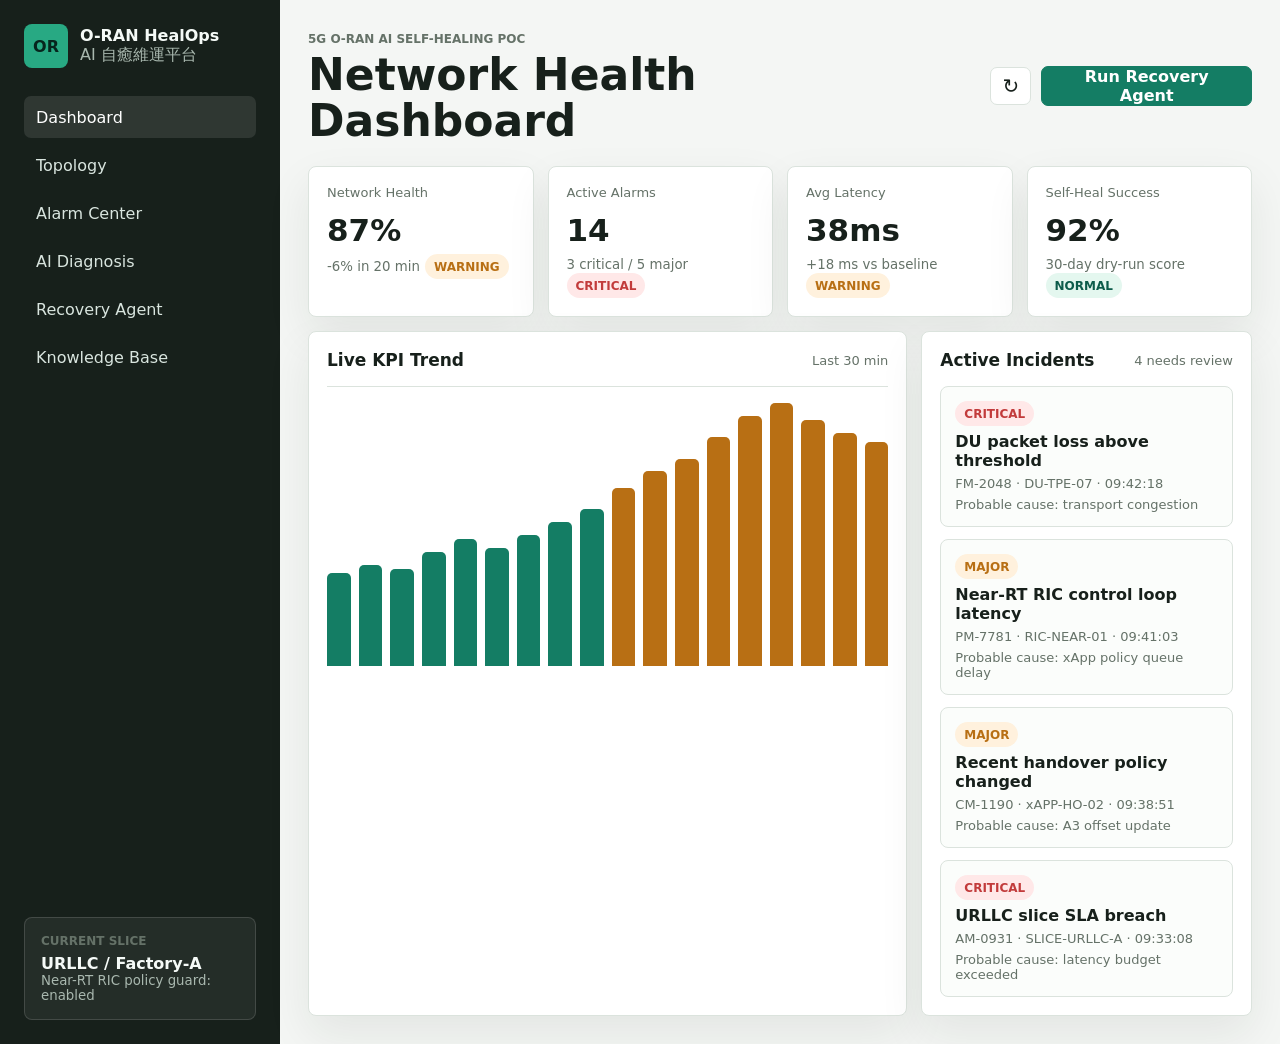
==== apps/oran-ai-self-healing/index.html @ 77d3f54f "Add O-RAN AI self-healing console PoC" ====
<!doctype html>
<html lang="zh-Hant">
  <head>
    <meta charset="UTF-8" />
    <meta name="viewport" content="width=device-width, initial-scale=1.0" />
    <title>5G O-RAN AI Self-Healing Console</title>
    <link rel="stylesheet" href="./styles.css" />
  </head>
  <body>
    <div class="app-shell">
      <aside class="sidebar" aria-label="Primary navigation">
        <div class="brand">
          <div class="brand-mark">OR</div>
          <div>
            <strong>O-RAN HealOps</strong>
            <span>AI 自癒維運平台</span>
          </div>
        </div>
        <nav class="nav-tabs" id="navTabs">
          <button class="active" data-view="dashboard" type="button">Dashboard</button>
          <button data-view="topology" type="button">Topology</button>
          <button data-view="alarms" type="button">Alarm Center</button>
          <button data-view="diagnosis" type="button">AI Diagnosis</button>
          <button data-view="recovery" type="button">Recovery Agent</button>
          <button data-view="knowledge" type="button">Knowledge Base</button>
        </nav>
        <div class="operator-panel">
          <span class="eyebrow">Current Slice</span>
          <strong>URLLC / Factory-A</strong>
          <small>Near-RT RIC policy guard: enabled</small>
        </div>
      </aside>

      <main class="workspace">
        <header class="topbar">
          <div>
            <span class="eyebrow">5G O-RAN AI Self-Healing PoC</span>
            <h1 id="viewTitle">Network Health Dashboard</h1>
          </div>
          <div class="topbar-actions">
            <button class="icon-button" id="simulateBtn" type="button" aria-label="Simulate event" title="Simulate event">↻</button>
            <button class="primary-button" id="runAgentBtn" type="button">Run Recovery Agent</button>
          </div>
        </header>

        <section class="view active" id="dashboard">
          <div class="metric-grid" id="metricGrid"></div>
          <div class="split-layout">
            <section class="panel">
              <div class="panel-header">
                <h2>Live KPI Trend</h2>
                <span>Last 30 min</span>
              </div>
              <div class="chart" id="kpiChart" aria-label="KPI chart"></div>
            </section>
            <section class="panel">
              <div class="panel-header">
                <h2>Active Incidents</h2>
                <span id="incidentCount"></span>
              </div>
              <div class="incident-list" id="incidentList"></div>
            </section>
          </div>
        </section>

        <section class="view" id="topology">
          <div class="topology-layout">
            <section class="network-map panel">
              <div class="panel-header">
                <h2>O-RAN Topology</h2>
                <span>CU / DU / RU / RIC</span>
              </div>
              <div class="topology-canvas" id="topologyCanvas"></div>
            </section>
            <section class="panel">
              <div class="panel-header">
                <h2>Node Inspector</h2>
                <span id="selectedNodeLabel">DU-TPE-07</span>
              </div>
              <div class="node-detail" id="nodeDetail"></div>
            </section>
          </div>
        </section>

        <section class="view" id="alarms">
          <section class="panel">
            <div class="panel-header">
              <h2>Fault Management Queue</h2>
              <div class="segmented" id="severityFilter">
                <button class="active" data-filter="all" type="button">All</button>
                <button data-filter="critical" type="button">Critical</button>
                <button data-filter="major" type="button">Major</button>
              </div>
            </div>
            <div class="alarm-table" id="alarmTable"></div>
          </section>
        </section>

        <section class="view" id="diagnosis">
          <div class="diagnosis-layout">
            <section class="panel">
              <div class="panel-header">
                <h2>AI Root Cause Analysis</h2>
                <span>RAG + KPI correlation</span>
              </div>
              <div class="diagnosis-card" id="diagnosisCard"></div>
            </section>
            <section class="panel">
              <div class="panel-header">
                <h2>Evidence Timeline</h2>
                <span>Explainable trace</span>
              </div>
              <div class="timeline" id="timeline"></div>
            </section>
          </div>
        </section>

        <section class="view" id="recovery">
          <div class="recovery-layout">
            <section class="panel">
              <div class="panel-header">
                <h2>Agent Recovery Plan</h2>
                <span id="agentStatus">Ready</span>
              </div>
              <div class="agent-steps" id="agentSteps"></div>
            </section>
            <section class="panel">
              <div class="panel-header">
                <h2>Human Approval Gate</h2>
                <span>Policy change requires review</span>
              </div>
              <div class="approval-card">
                <span class="status-pill warning">Pending Approval</span>
                <h3>Adjust xApp handover threshold</h3>
                <p>Temporarily relax A3 offset from 3 dB to 2 dB for DU-TPE-07 serving cells during congestion window.</p>
                <div class="approval-actions">
                  <button class="secondary-button" type="button">Reject</button>
                  <button class="primary-button" type="button">Approve Dry Run</button>
                </div>
              </div>
            </section>
          </div>
        </section>

        <section class="view" id="knowledge">
          <div class="knowledge-layout">
            <section class="panel">
              <div class="panel-header">
                <h2>RAG Knowledge Base</h2>
                <span>SOP / runbook / alarm guide</span>
              </div>
              <div class="search-box">
                <input id="kbSearch" type="search" value="DU packet loss and Near-RT RIC latency" aria-label="Search knowledge base" />
                <button class="primary-button" id="kbSearchBtn" type="button">Search</button>
              </div>
              <div class="kb-results" id="kbResults"></div>
            </section>
            <section class="panel">
              <div class="panel-header">
                <h2>Prompt Template</h2>
                <span>Structured output</span>
              </div>
              <pre class="prompt-box">Given O-RAN alarms, KPI snapshots, and SOP evidence:
1. summarize the incident
2. infer likely root causes
3. propose reversible recovery actions
4. mark actions requiring human approval</pre>
            </section>
          </div>
        </section>
      </main>
    </div>

    <script src="./app.js"></script>
  </body>
</html>
---- apps/oran-ai-self-healing/styles.css ----
:root {
  color-scheme: light;
  --bg: #f4f6f4;
  --surface: #ffffff;
  --surface-soft: #eef3f0;
  --ink: #17201b;
  --muted: #657268;
  --line: #dbe3dd;
  --accent: #147d64;
  --accent-strong: #0d5c4b;
  --blue: #2c6bb2;
  --amber: #b86f14;
  --red: #c23b3b;
  --violet: #6b5fb5;
  --shadow: 0 18px 45px rgba(25, 36, 31, 0.08);
}

* {
  box-sizing: border-box;
}

body {
  margin: 0;
  min-height: 100vh;
  background: var(--bg);
  color: var(--ink);
  font-family: Inter, ui-sans-serif, system-ui, -apple-system, BlinkMacSystemFont, "Segoe UI", sans-serif;
}

button,
input {
  font: inherit;
}

.app-shell {
  display: grid;
  grid-template-columns: 280px minmax(0, 1fr);
  min-height: 100vh;
}

.sidebar {
  display: flex;
  flex-direction: column;
  gap: 28px;
  padding: 24px;
  background: #17201b;
  color: #f5faf7;
}

.brand {
  display: flex;
  align-items: center;
  gap: 12px;
}

.brand-mark {
  display: grid;
  width: 44px;
  height: 44px;
  place-items: center;
  border-radius: 8px;
  background: #28a983;
  color: #06251d;
  font-weight: 800;
}

.brand strong,
.brand span {
  display: block;
}

.brand span,
.operator-panel small,
.eyebrow {
  color: #a9b8af;
}

.nav-tabs {
  display: grid;
  gap: 6px;
}

.nav-tabs button {
  min-height: 42px;
  border: 0;
  border-radius: 7px;
  background: transparent;
  color: #d9e5df;
  text-align: left;
  padding: 0 12px;
  cursor: pointer;
}

.nav-tabs button.active,
.nav-tabs button:hover {
  background: rgba(255, 255, 255, 0.1);
  color: white;
}

.operator-panel {
  margin-top: auto;
  padding: 16px;
  border: 1px solid rgba(255, 255, 255, 0.14);
  border-radius: 8px;
  background: rgba(255, 255, 255, 0.06);
}

.operator-panel strong,
.operator-panel span,
.operator-panel small {
  display: block;
}

.workspace {
  min-width: 0;
  padding: 28px;
}

.topbar {
  display: flex;
  align-items: center;
  justify-content: space-between;
  gap: 18px;
  margin-bottom: 22px;
}

.eyebrow {
  display: inline-flex;
  margin-bottom: 6px;
  color: var(--muted);
  font-size: 12px;
  font-weight: 700;
  letter-spacing: 0;
  text-transform: uppercase;
}

h1,
h2,
h3,
p {
  margin-top: 0;
}

h1 {
  margin-bottom: 0;
  font-size: clamp(28px, 4vw, 44px);
  line-height: 1.05;
}

h2 {
  margin-bottom: 0;
  font-size: 17px;
}

h3 {
  margin-bottom: 8px;
  font-size: 18px;
}

.topbar-actions,
.approval-actions,
.segmented,
.search-box {
  display: flex;
  align-items: center;
  gap: 10px;
}

.primary-button,
.secondary-button,
.icon-button,
.segmented button {
  min-height: 38px;
  border: 1px solid var(--line);
  border-radius: 7px;
  padding: 0 14px;
  cursor: pointer;
}

.primary-button {
  border-color: var(--accent);
  background: var(--accent);
  color: white;
  font-weight: 700;
}

.secondary-button,
.icon-button,
.segmented button {
  background: white;
  color: var(--ink);
}

.icon-button {
  width: 42px;
  padding: 0;
  font-size: 20px;
}

.segmented {
  padding: 4px;
  border-radius: 8px;
  background: var(--surface-soft);
}

.segmented button {
  min-height: 32px;
  border: 0;
  background: transparent;
}

.segmented button.active {
  background: white;
  box-shadow: 0 4px 14px rgba(23, 32, 27, 0.08);
}

.view {
  display: none;
}

.view.active {
  display: block;
}

.metric-grid {
  display: grid;
  grid-template-columns: repeat(4, minmax(0, 1fr));
  gap: 14px;
  margin-bottom: 14px;
}

.metric,
.panel {
  border: 1px solid var(--line);
  border-radius: 8px;
  background: var(--surface);
  box-shadow: var(--shadow);
}

.metric {
  min-height: 132px;
  padding: 18px;
}

.metric span {
  display: block;
  color: var(--muted);
  font-size: 13px;
}

.metric strong {
  display: block;
  margin: 12px 0 6px;
  font-size: 31px;
}

.metric small {
  color: var(--muted);
}

.split-layout,
.topology-layout,
.diagnosis-layout,
.recovery-layout,
.knowledge-layout {
  display: grid;
  grid-template-columns: minmax(0, 1.45fr) minmax(320px, 0.8fr);
  gap: 14px;
}

.panel {
  min-width: 0;
  padding: 18px;
}

.panel-header {
  display: flex;
  align-items: center;
  justify-content: space-between;
  gap: 14px;
  margin-bottom: 16px;
}

.panel-header span {
  color: var(--muted);
  font-size: 13px;
}

.chart {
  display: flex;
  align-items: end;
  gap: 8px;
  height: 280px;
  padding-top: 16px;
  border-top: 1px solid var(--line);
}

.bar {
  flex: 1;
  min-width: 10px;
  border-radius: 5px 5px 0 0;
  background: var(--accent);
  position: relative;
}

.bar.latency {
  background: var(--amber);
}

.incident-list,
.agent-steps,
.kb-results,
.timeline,
.node-detail {
  display: grid;
  gap: 12px;
}

.incident,
.step,
.kb-item,
.timeline-item,
.node-row,
.diagnosis-card,
.approval-card {
  border: 1px solid var(--line);
  border-radius: 8px;
  background: #fbfdfb;
  padding: 14px;
}

.incident {
  display: grid;
  gap: 6px;
}

.incident strong,
.kb-item strong,
.timeline-item strong,
.step strong {
  display: block;
}

.meta {
  color: var(--muted);
  font-size: 13px;
}

.status-pill {
  display: inline-flex;
  align-items: center;
  width: fit-content;
  min-height: 25px;
  border-radius: 999px;
  padding: 0 9px;
  font-size: 12px;
  font-weight: 800;
  text-transform: uppercase;
}

.status-pill.critical {
  background: #ffe8e8;
  color: var(--red);
}

.status-pill.major,
.status-pill.warning {
  background: #fff1dd;
  color: var(--amber);
}

.status-pill.normal,
.status-pill.done {
  background: #e4f7ef;
  color: var(--accent-strong);
}

.status-pill.running {
  background: #e7f0fb;
  color: var(--blue);
}

.topology-canvas {
  position: relative;
  min-height: 520px;
  overflow: hidden;
  border: 1px solid var(--line);
  border-radius: 8px;
  background:
    linear-gradient(rgba(44, 107, 178, 0.08) 1px, transparent 1px),
    linear-gradient(90deg, rgba(44, 107, 178, 0.08) 1px, transparent 1px),
    #fbfdfb;
  background-size: 36px 36px;
}

.node {
  position: absolute;
  display: grid;
  width: 112px;
  min-height: 76px;
  place-items: center;
  border: 2px solid var(--accent);
  border-radius: 8px;
  background: white;
  box-shadow: 0 10px 24px rgba(23, 32, 27, 0.11);
  text-align: center;
  cursor: pointer;
}

.node small {
  color: var(--muted);
}

.node.problem {
  border-color: var(--red);
  box-shadow: 0 0 0 8px rgba(194, 59, 59, 0.1), 0 10px 24px rgba(23, 32, 27, 0.11);
}

.link {
  position: absolute;
  height: 2px;
  transform-origin: left center;
  background: #b8c7be;
}

.node-row {
  display: flex;
  justify-content: space-between;
  gap: 12px;
}

.alarm-table {
  display: grid;
  gap: 8px;
}

.alarm-row {
  display: grid;
  grid-template-columns: 110px minmax(180px, 1fr) 130px 130px 115px;
  align-items: center;
  gap: 12px;
  padding: 12px;
  border: 1px solid var(--line);
  border-radius: 8px;
  background: #fbfdfb;
}

.alarm-row.header {
  background: var(--surface-soft);
  color: var(--muted);
  font-weight: 800;
}

.diagnosis-card p,
.approval-card p {
  color: var(--muted);
  line-height: 1.6;
}

.confidence {
  display: grid;
  gap: 8px;
  margin: 16px 0;
}

.confidence-meter {
  height: 10px;
  overflow: hidden;
  border-radius: 999px;
  background: var(--surface-soft);
}

.confidence-meter span {
  display: block;
  width: 82%;
  height: 100%;
  background: var(--accent);
}

.step {
  display: grid;
  grid-template-columns: 90px minmax(0, 1fr);
  gap: 12px;
  align-items: start;
}

.step .status-pill {
  justify-self: start;
}

.search-box {
  margin-bottom: 14px;
}

.search-box input {
  width: 100%;
  min-height: 42px;
  border: 1px solid var(--line);
  border-radius: 7px;
  padding: 0 12px;
}

.prompt-box {
  min-height: 240px;
  margin: 0;
  overflow: auto;
  border-radius: 8px;
  background: #17201b;
  color: #eaf4ee;
  padding: 16px;
  line-height: 1.6;
  white-space: pre-wrap;
}

@media (max-width: 1100px) {
  .app-shell {
    grid-template-columns: 1fr;
  }

  .sidebar {
    position: static;
  }

  .nav-tabs {
    grid-template-columns: repeat(3, minmax(0, 1fr));
  }

  .metric-grid,
  .split-layout,
  .topology-layout,
  .diagnosis-layout,
  .recovery-layout,
  .knowledge-layout {
    grid-template-columns: 1fr;
  }
}

@media (max-width: 720px) {
  .workspace,
  .sidebar {
    padding: 16px;
  }

  .topbar,
  .panel-header {
    align-items: flex-start;
    flex-direction: column;
  }

  .topbar-actions,
  .approval-actions {
    width: 100%;
  }

  .primary-button,
  .secondary-button {
    flex: 1;
  }

  .nav-tabs {
    grid-template-columns: 1fr;
  }

  .metric-grid {
    grid-template-columns: 1fr;
  }

  .alarm-row {
    grid-template-columns: 1fr;
  }

  .alarm-row.header {
    display: none;
  }

  .topology-canvas {
    min-height: 620px;
  }

  .node {
    width: 104px;
  }
}
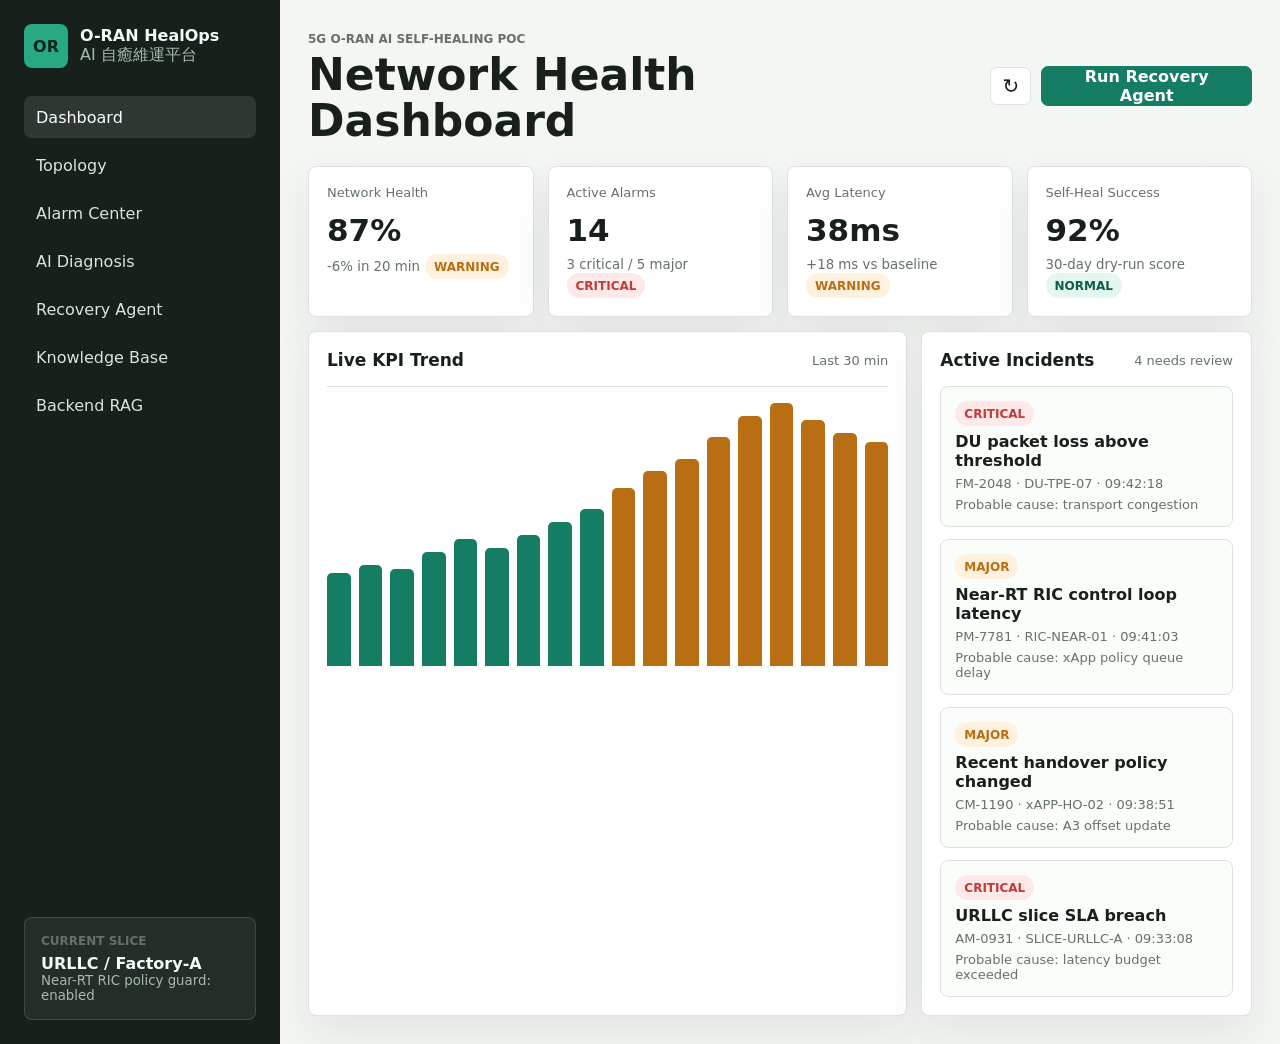
==== commit 387f1efb: "Add Backend RAG scaffold view" ====
--- a/apps/oran-ai-self-healing/index.html
+++ b/apps/oran-ai-self-healing/index.html
@@ -23,6 +23,7 @@
           <button data-view="diagnosis" type="button">AI Diagnosis</button>
           <button data-view="recovery" type="button">Recovery Agent</button>
           <button data-view="knowledge" type="button">Knowledge Base</button>
+          <button data-view="backend" type="button">Backend RAG</button>
         </nav>
         <div class="operator-panel">
           <span class="eyebrow">Current Slice</span>
@@ -68,7 +69,11 @@
             <section class="network-map panel">
               <div class="panel-header">
                 <h2>O-RAN Topology</h2>
-                <span>CU / DU / RU / RIC</span>
+                <div class="segmented" id="topologyMode">
+                  <button class="active" data-mode="service" type="button">Service Path</button>
+                  <button data-mode="ric" type="button">RIC Control</button>
+                  <button data-mode="impact" type="button">Impact Only</button>
+                </div>
               </div>
               <div class="topology-canvas" id="topologyCanvas"></div>
             </section>
@@ -78,6 +83,13 @@
                 <span id="selectedNodeLabel">DU-TPE-07</span>
               </div>
               <div class="node-detail" id="nodeDetail"></div>
+            </section>
+            <section class="panel topology-full">
+              <div class="panel-header">
+                <h2>AI Impact Path</h2>
+                <span id="impactModeLabel">Service degradation path</span>
+              </div>
+              <div class="impact-summary" id="impactSummary"></div>
             </section>
           </div>
         </section>
@@ -112,6 +124,20 @@
               </div>
               <div class="timeline" id="timeline"></div>
             </section>
+            <section class="panel diagnosis-full">
+              <div class="panel-header">
+                <h2>RAG Evidence Pack</h2>
+                <span>Retrieved SOP / runbook citations</span>
+              </div>
+              <div class="rag-evidence" id="ragEvidence"></div>
+            </section>
+            <section class="panel diagnosis-full">
+              <div class="panel-header">
+                <h2>Retrieval Trace</h2>
+                <span>Why these sources were selected</span>
+              </div>
+              <div class="retrieval-trace" id="retrievalTrace"></div>
+            </section>
           </div>
         </section>
 
@@ -127,23 +153,44 @@
             <section class="panel">
               <div class="panel-header">
                 <h2>Human Approval Gate</h2>
-                <span>Policy change requires review</span>
-              </div>
-              <div class="approval-card">
-                <span class="status-pill warning">Pending Approval</span>
+                <span id="approvalStatus">Policy change requires review</span>
+              </div>
+              <div class="approval-card" id="approvalCard">
+                <span class="status-pill warning" id="approvalPill">Pending Approval</span>
                 <h3>Adjust xApp handover threshold</h3>
                 <p>Temporarily relax A3 offset from 3 dB to 2 dB for DU-TPE-07 serving cells during congestion window.</p>
                 <div class="approval-actions">
-                  <button class="secondary-button" type="button">Reject</button>
-                  <button class="primary-button" type="button">Approve Dry Run</button>
+                  <button class="secondary-button" id="rejectPlanBtn" type="button">Reject</button>
+                  <button class="primary-button" id="approvePlanBtn" type="button">Approve Dry Run</button>
                 </div>
               </div>
+            </section>
+            <section class="panel recovery-full">
+              <div class="panel-header">
+                <h2>Controlled Tool Executions</h2>
+                <span>NemoClaw sandbox mock</span>
+              </div>
+              <div class="tool-grid" id="toolGrid"></div>
+            </section>
+            <section class="panel recovery-full">
+              <div class="panel-header">
+                <h2>Incident Report</h2>
+                <span>Generated after approval</span>
+              </div>
+              <div class="report-card" id="incidentReport"></div>
             </section>
           </div>
         </section>
 
         <section class="view" id="knowledge">
           <div class="knowledge-layout">
+            <section class="panel">
+              <div class="panel-header">
+                <h2>Index Health</h2>
+                <span>Local RAG mock</span>
+              </div>
+              <div class="index-health" id="indexHealth"></div>
+            </section>
             <section class="panel">
               <div class="panel-header">
                 <h2>RAG Knowledge Base</h2>
@@ -164,7 +211,48 @@
 1. summarize the incident
 2. infer likely root causes
 3. propose reversible recovery actions
-4. mark actions requiring human approval</pre>
+4. attach source citations
+5. mark actions requiring human approval</pre>
+            </section>
+            <section class="panel">
+              <div class="panel-header">
+                <h2>Query Trace</h2>
+                <span>Search pipeline</span>
+              </div>
+              <div class="query-trace" id="queryTrace"></div>
+            </section>
+          </div>
+        </section>
+
+        <section class="view" id="backend">
+          <div class="backend-layout">
+            <section class="panel">
+              <div class="panel-header">
+                <h2>Local RAG Pipeline</h2>
+                <span>Python scaffold verified</span>
+              </div>
+              <div class="pipeline-grid" id="pipelineGrid"></div>
+            </section>
+            <section class="panel">
+              <div class="panel-header">
+                <h2>CLI Demo Commands</h2>
+                <span>Safe toy spec</span>
+              </div>
+              <div class="command-list" id="commandList"></div>
+            </section>
+            <section class="panel backend-full">
+              <div class="panel-header">
+                <h2>Grounded Search Result</h2>
+                <span>GNSS timing priority</span>
+              </div>
+              <div class="backend-results" id="backendResults"></div>
+            </section>
+            <section class="panel backend-full">
+              <div class="panel-header">
+                <h2>Agent Boundary</h2>
+                <span>Model + task API isolation</span>
+              </div>
+              <div class="boundary-grid" id="boundaryGrid"></div>
             </section>
           </div>
         </section>
--- a/apps/oran-ai-self-healing/styles.css
+++ b/apps/oran-ai-self-healing/styles.css
@@ -177,6 +177,12 @@
   cursor: pointer;
 }
 
+.primary-button:disabled,
+.secondary-button:disabled {
+  cursor: not-allowed;
+  opacity: 0.55;
+}
+
 .primary-button {
   border-color: var(--accent);
   background: var(--accent);
@@ -262,7 +268,8 @@
 .topology-layout,
 .diagnosis-layout,
 .recovery-layout,
-.knowledge-layout {
+.knowledge-layout,
+.backend-layout {
   display: grid;
   grid-template-columns: minmax(0, 1.45fr) minmax(320px, 0.8fr);
   gap: 14px;
@@ -311,7 +318,14 @@
 .agent-steps,
 .kb-results,
 .timeline,
-.node-detail {
+.node-detail,
+.rag-evidence,
+.retrieval-trace,
+.query-trace,
+.pipeline-grid,
+.command-list,
+.backend-results,
+.boundary-grid {
   display: grid;
   gap: 12px;
 }
@@ -380,9 +394,16 @@
   color: var(--blue);
 }
 
+.status-pill.pending,
+.status-pill.approval_required,
+.status-pill.blocked {
+  background: #fff1dd;
+  color: var(--amber);
+}
+
 .topology-canvas {
   position: relative;
-  min-height: 520px;
+  min-height: 610px;
   overflow: hidden;
   border: 1px solid var(--line);
   border-radius: 8px;
@@ -405,6 +426,11 @@
   box-shadow: 0 10px 24px rgba(23, 32, 27, 0.11);
   text-align: center;
   cursor: pointer;
+  transition:
+    border-color 160ms ease,
+    opacity 160ms ease,
+    transform 160ms ease,
+    box-shadow 160ms ease;
 }
 
 .node small {
@@ -414,6 +440,20 @@
 .node.problem {
   border-color: var(--red);
   box-shadow: 0 0 0 8px rgba(194, 59, 59, 0.1), 0 10px 24px rgba(23, 32, 27, 0.11);
+}
+
+.node.in-focus {
+  opacity: 1;
+}
+
+.node.dimmed {
+  opacity: 0.42;
+}
+
+.node.selected {
+  transform: translateY(-3px);
+  border-color: var(--blue);
+  box-shadow: 0 0 0 8px rgba(44, 107, 178, 0.12), 0 10px 24px rgba(23, 32, 27, 0.11);
 }
 
 .link {
@@ -423,12 +463,71 @@
   background: #b8c7be;
 }
 
+.active-link {
+  height: 3px;
+  background: var(--blue);
+}
+
+.link-label {
+  position: absolute;
+  z-index: 2;
+  transform: translate(-50%, -50%);
+  border: 1px solid var(--line);
+  border-radius: 999px;
+  background: rgba(255, 255, 255, 0.92);
+  color: var(--muted);
+  font-size: 12px;
+  font-weight: 800;
+  padding: 4px 8px;
+  white-space: nowrap;
+}
+
 .node-row {
   display: flex;
   justify-content: space-between;
   gap: 12px;
 }
 
+.node-ai-summary {
+  display: grid;
+  gap: 4px;
+  border: 1px solid var(--line);
+  border-radius: 8px;
+  background: var(--surface-soft);
+  padding: 12px;
+}
+
+.node-ai-summary p {
+  margin-bottom: 0;
+  color: var(--muted);
+  line-height: 1.55;
+}
+
+.topology-full {
+  grid-column: 1 / -1;
+}
+
+.impact-summary {
+  display: grid;
+  grid-template-columns: minmax(0, 1fr) minmax(0, 1fr);
+  gap: 12px;
+}
+
+.impact-card {
+  display: grid;
+  gap: 8px;
+  border: 1px solid var(--line);
+  border-radius: 8px;
+  background: #fbfdfb;
+  padding: 14px;
+}
+
+.impact-card p {
+  margin-bottom: 0;
+  color: var(--muted);
+  line-height: 1.55;
+}
+
 .alarm-table {
   display: grid;
   gap: 8px;
@@ -455,6 +554,82 @@
 .approval-card p {
   color: var(--muted);
   line-height: 1.6;
+}
+
+.diagnosis-full {
+  grid-column: 1 / -1;
+}
+
+.rag-evidence {
+  grid-template-columns: repeat(3, minmax(0, 1fr));
+}
+
+.evidence-card,
+.trace-step,
+.query-step,
+.health-card {
+  border: 1px solid var(--line);
+  border-radius: 8px;
+  background: #fbfdfb;
+  padding: 14px;
+}
+
+.evidence-card {
+  display: grid;
+  gap: 9px;
+}
+
+.evidence-card-header {
+  display: flex;
+  align-items: center;
+  justify-content: space-between;
+  gap: 10px;
+}
+
+.evidence-card p,
+.trace-step p,
+.query-step p {
+  margin-bottom: 0;
+  color: var(--muted);
+  line-height: 1.55;
+}
+
+.signal-list {
+  display: flex;
+  flex-wrap: wrap;
+  gap: 6px;
+}
+
+.signal-list span {
+  border-radius: 999px;
+  background: var(--surface-soft);
+  color: var(--accent-strong);
+  font-size: 12px;
+  font-weight: 800;
+  padding: 5px 8px;
+}
+
+.trace-step,
+.query-step {
+  display: grid;
+  grid-template-columns: 92px minmax(0, 1fr);
+  gap: 12px;
+}
+
+.query-step {
+  grid-template-columns: 42px minmax(0, 1fr);
+}
+
+.query-step > span {
+  display: grid;
+  width: 32px;
+  height: 32px;
+  place-items: center;
+  border-radius: 999px;
+  background: var(--surface-soft);
+  color: var(--accent-strong);
+  font-size: 12px;
+  font-weight: 900;
 }
 
 .confidence {
@@ -492,6 +667,30 @@
   margin-bottom: 14px;
 }
 
+.index-health {
+  display: grid;
+  grid-template-columns: repeat(2, minmax(0, 1fr));
+  gap: 10px;
+}
+
+.health-card {
+  display: grid;
+  gap: 6px;
+}
+
+.health-card span {
+  color: var(--muted);
+  font-size: 13px;
+}
+
+.health-card strong {
+  font-size: 27px;
+}
+
+.health-card small {
+  color: var(--muted);
+}
+
 .search-box input {
   width: 100%;
   min-height: 42px;
@@ -512,6 +711,81 @@
   white-space: pre-wrap;
 }
 
+.recovery-full {
+  grid-column: 1 / -1;
+}
+
+.tool-grid {
+  display: grid;
+  grid-template-columns: repeat(4, minmax(0, 1fr));
+  gap: 12px;
+}
+
+.tool-card,
+.report-card,
+.pipeline-card,
+.command-card,
+.backend-result,
+.boundary-card {
+  border: 1px solid var(--line);
+  border-radius: 8px;
+  background: #fbfdfb;
+  padding: 14px;
+}
+
+.tool-card {
+  display: grid;
+  gap: 8px;
+  min-height: 166px;
+}
+
+.tool-card p,
+.report-card p {
+  margin-bottom: 0;
+  color: var(--muted);
+  line-height: 1.55;
+}
+
+.report-card {
+  display: grid;
+  gap: 10px;
+}
+
+.backend-full {
+  grid-column: 1 / -1;
+}
+
+.pipeline-grid,
+.boundary-grid {
+  grid-template-columns: repeat(2, minmax(0, 1fr));
+}
+
+.pipeline-card,
+.command-card,
+.backend-result,
+.boundary-card {
+  display: grid;
+  gap: 8px;
+}
+
+.pipeline-card p,
+.backend-result p,
+.boundary-card p {
+  margin-bottom: 0;
+  color: var(--muted);
+  line-height: 1.55;
+}
+
+.command-card code {
+  display: block;
+  overflow-wrap: anywhere;
+  border-radius: 7px;
+  background: #17201b;
+  color: #eaf4ee;
+  padding: 10px;
+  line-height: 1.5;
+}
+
 @media (max-width: 1100px) {
   .app-shell {
     grid-template-columns: 1fr;
@@ -530,7 +804,25 @@
   .topology-layout,
   .diagnosis-layout,
   .recovery-layout,
-  .knowledge-layout {
+  .knowledge-layout,
+  .backend-layout {
+    grid-template-columns: 1fr;
+  }
+
+  .tool-grid {
+    grid-template-columns: repeat(2, minmax(0, 1fr));
+  }
+
+  .impact-summary {
+    grid-template-columns: 1fr;
+  }
+
+  .rag-evidence {
+    grid-template-columns: 1fr;
+  }
+
+  .pipeline-grid,
+  .boundary-grid {
     grid-template-columns: 1fr;
   }
 }
@@ -580,4 +872,16 @@
   .node {
     width: 104px;
   }
-}
+
+  .tool-grid {
+    grid-template-columns: 1fr;
+  }
+
+  .index-health {
+    grid-template-columns: 1fr;
+  }
+
+  .trace-step {
+    grid-template-columns: 1fr;
+  }
+}
